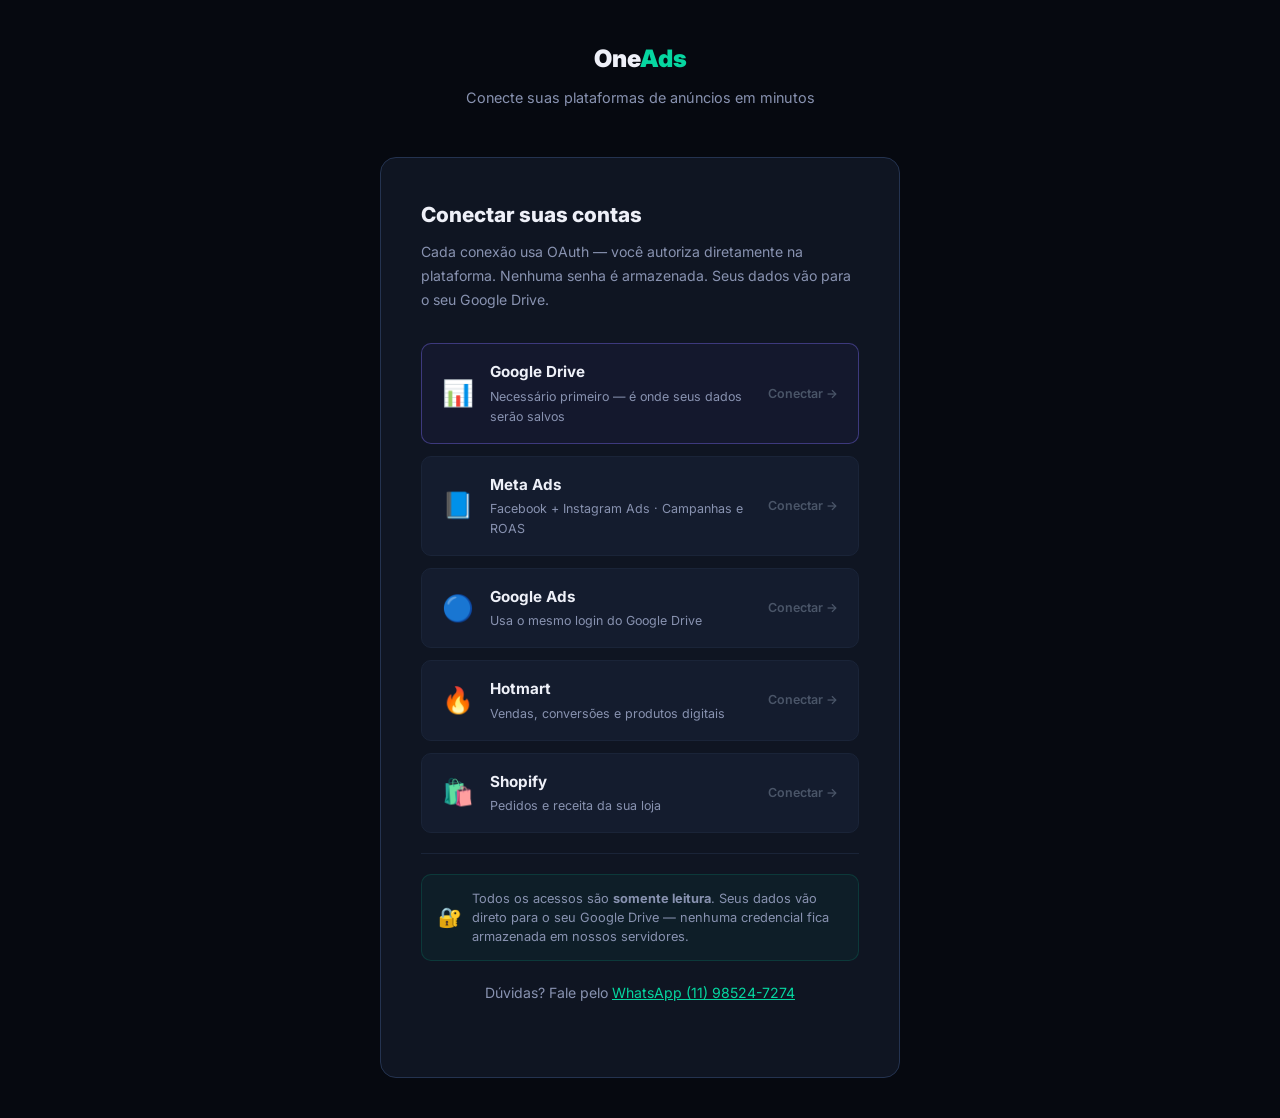
==== frontend/conectar.html @ 6a59e77a "OneAds v1" ====
<!DOCTYPE html>
<html lang="pt-BR">
<head>
<meta charset="UTF-8" />
<meta name="viewport" content="width=device-width, initial-scale=1.0" />
<title>OneAds — Conectar suas contas</title>
<link rel="preconnect" href="https://fonts.googleapis.com" />
<link href="https://fonts.googleapis.com/css2?family=Inter:wght@400;500;600;700;800;900&display=swap" rel="stylesheet" />
<style>
*,*::before,*::after{box-sizing:border-box;margin:0;padding:0}
:root{
  --bg:#060910;
  --surface:#0f1522;
  --surface2:#141c2e;
  --border:#1a2438;
  --border2:#243350;
  --accent:#7c6df5;
  --accent2:#06d6a0;
  --text:#eef0f8;
  --text2:#8892b0;
  --text3:#4a5568;
  --radius:16px;
  --radius-sm:10px;
}
body{font-family:'Inter',system-ui,sans-serif;background:var(--bg);color:var(--text);min-height:100vh;display:flex;flex-direction:column;align-items:center;justify-content:center;padding:40px 24px;line-height:1.6}
.logo{font-size:1.5rem;font-weight:900;margin-bottom:8px}
.logo span{color:var(--accent2)}
.subtitle{font-size:.9rem;color:var(--text2);margin-bottom:48px;text-align:center}

.connect-box{width:100%;max-width:520px;background:var(--surface);border:1px solid var(--border2);border-radius:var(--radius);padding:40px}
.connect-box h2{font-size:1.3rem;font-weight:800;margin-bottom:8px}
.connect-box p{font-size:.88rem;color:var(--text2);margin-bottom:32px;line-height:1.7}

.platform-btn{width:100%;display:flex;align-items:center;gap:16px;padding:16px 20px;border-radius:var(--radius-sm);background:var(--surface2);border:1px solid var(--border);cursor:pointer;transition:all .2s;margin-bottom:12px;text-align:left}
.platform-btn:hover{border-color:var(--accent2);transform:translateX(4px)}
.platform-btn.connected{border-color:var(--accent2);background:rgba(6,214,160,.06)}
.platform-btn.connected .pb-status{color:var(--accent2)}
.pb-icon{font-size:1.6rem;flex-shrink:0}
.pb-info{flex:1}
.pb-name{font-size:.95rem;font-weight:700}
.pb-desc{font-size:.78rem;color:var(--text2);margin-top:2px}
.pb-status{font-size:.78rem;font-weight:600;color:var(--text3);flex-shrink:0}

/* Google Drive destaque */
.platform-btn.priority{border-color:rgba(124,109,245,.4);background:rgba(124,109,245,.05)}
.platform-btn.priority:hover{border-color:var(--accent)}

.note{font-size:.78rem;color:var(--text3);text-align:center;margin-top:24px;line-height:1.7}
.note a{color:var(--accent2);text-decoration:underline}

.shopify-form{display:none;margin-top:-4px;margin-bottom:12px;padding:14px 16px;background:var(--surface2);border:1px solid var(--border);border-radius:var(--radius-sm)}
.shopify-form label{font-size:.78rem;color:var(--text2);display:block;margin-bottom:6px;font-weight:600}
.shopify-form input{width:100%;background:var(--bg);border:1px solid var(--border2);border-radius:6px;padding:9px 12px;color:var(--text);font-size:.88rem;font-family:inherit;outline:none}
.shopify-form input:focus{border-color:var(--accent2)}
.shopify-form button{margin-top:10px;width:100%;padding:10px;background:linear-gradient(135deg,var(--accent),#5b4fdc);color:#fff;border:none;border-radius:6px;font-size:.88rem;font-weight:700;cursor:pointer;font-family:inherit}
.shopify-form button:hover{opacity:.9}

.divider{height:1px;background:var(--border);margin:20px 0}

.security-note{display:flex;align-items:center;gap:10px;padding:14px 16px;background:rgba(6,214,160,.05);border:1px solid rgba(6,214,160,.15);border-radius:var(--radius-sm);font-size:.8rem;color:var(--text2);line-height:1.5}
.security-icon{font-size:1.2rem;flex-shrink:0}

/* Toast */
.toast{position:fixed;top:24px;right:24px;z-index:9999;background:var(--accent2);color:#060910;padding:14px 22px;border-radius:10px;font-weight:700;font-size:.9rem;box-shadow:0 8px 32px rgba(6,214,160,.4);opacity:0;transition:opacity .3s;pointer-events:none}
.toast.show{opacity:1}
</style>
</head>
<body>

<div class="logo">One<span>Ads</span></div>
<p class="subtitle">Conecte suas plataformas de anúncios em minutos</p>

<div class="connect-box">
  <h2>Conectar suas contas</h2>
  <p>Cada conexão usa OAuth — você autoriza diretamente na plataforma. Nenhuma senha é armazenada. Seus dados vão para o seu Google Drive.</p>

  <!-- Google Drive (prioritário) -->
  <div class="platform-btn priority" id="btn-google" onclick="connect('google')">
    <span class="pb-icon">📊</span>
    <div class="pb-info">
      <div class="pb-name">Google Drive</div>
      <div class="pb-desc">Necessário primeiro — é onde seus dados serão salvos</div>
    </div>
    <span class="pb-status" id="status-google">Conectar →</span>
  </div>

  <!-- Meta Ads -->
  <div class="platform-btn" id="btn-meta" onclick="connect('meta')">
    <span class="pb-icon">📘</span>
    <div class="pb-info">
      <div class="pb-name">Meta Ads</div>
      <div class="pb-desc">Facebook + Instagram Ads · Campanhas e ROAS</div>
    </div>
    <span class="pb-status" id="status-meta">Conectar →</span>
  </div>

  <!-- Google Ads -->
  <div class="platform-btn" id="btn-google-ads" onclick="connect('google-ads')">
    <span class="pb-icon">🔵</span>
    <div class="pb-info">
      <div class="pb-name">Google Ads</div>
      <div class="pb-desc">Usa o mesmo login do Google Drive</div>
    </div>
    <span class="pb-status" id="status-google-ads">Conectar →</span>
  </div>

  <!-- Hotmart -->
  <div class="platform-btn" id="btn-hotmart" onclick="connect('hotmart')">
    <span class="pb-icon">🔥</span>
    <div class="pb-info">
      <div class="pb-name">Hotmart</div>
      <div class="pb-desc">Vendas, conversões e produtos digitais</div>
    </div>
    <span class="pb-status" id="status-hotmart">Conectar →</span>
  </div>

  <!-- Shopify -->
  <div class="platform-btn" id="btn-shopify" onclick="toggleShopifyForm()">
    <span class="pb-icon">🛍️</span>
    <div class="pb-info">
      <div class="pb-name">Shopify</div>
      <div class="pb-desc">Pedidos e receita da sua loja</div>
    </div>
    <span class="pb-status" id="status-shopify">Conectar →</span>
  </div>
  <div class="shopify-form" id="shopify-form">
    <label>Domínio da sua loja Shopify</label>
    <input type="text" id="shopify-domain" placeholder="minha-loja.myshopify.com" />
    <button onclick="connectShopify()">Conectar Shopify →</button>
  </div>

  <div class="divider"></div>

  <div class="security-note">
    <span class="security-icon">🔐</span>
    <span>Todos os acessos são <strong>somente leitura</strong>. Seus dados vão direto para o seu Google Drive — nenhuma credencial fica armazenada em nossos servidores.</span>
  </div>

  <p class="note" style="margin-top:20px">Dúvidas? Fale pelo <a href="https://wa.me/5511985247274" target="_blank">WhatsApp (11) 98524-7274</a></p>
</div>

<div class="toast" id="toast"></div>

<script>
const BACKEND = 'http://localhost:8000';

const platformNames = {
  google: 'Google Drive',
  meta: 'Meta Ads',
  hotmart: 'Hotmart',
  shopify: 'Shopify',
  tiktok: 'TikTok Ads',
};

function connect(platform) {
  if (platform === 'google-ads') {
    showToast('Google Ads usa o login do Google Drive. Conecte o Google Drive primeiro.');
    return;
  }
  window.location.href = `${BACKEND}/auth/${platform}/connect`;
}

function toggleShopifyForm() {
  const form = document.getElementById('shopify-form');
  form.style.display = form.style.display === 'block' ? 'none' : 'block';
  if (form.style.display === 'block') document.getElementById('shopify-domain').focus();
}

function connectShopify() {
  const domain = document.getElementById('shopify-domain').value.trim();
  if (!domain) { showToast('Digite o domínio da sua loja.'); return; }
  const shop = domain.includes('.myshopify.com') ? domain : domain + '.myshopify.com';
  window.location.href = `${BACKEND}/auth/shopify/connect?shop=${shop}`;
}

function showToast(msg) {
  const t = document.getElementById('toast');
  t.textContent = msg;
  t.classList.add('show');
  setTimeout(() => t.classList.remove('show'), 4000);
}

// Verifica parâmetro ?connected=
const params = new URLSearchParams(window.location.search);
const connected = params.get('connected');
if (connected) {
  const name = platformNames[connected] || connected;
  showToast('✅ ' + name + ' conectado com sucesso!');
  const btn = document.getElementById('btn-' + connected);
  const status = document.getElementById('status-' + connected);
  if (btn) { btn.classList.add('connected'); }
  if (status) { status.textContent = '✅ Conectado'; }
  history.replaceState({}, '', '/conectar');
}

// Verifica status das conexões ao carregar
async function checkStatus() {
  try {
    const res = await fetch(`${BACKEND}/auth/status`);
    const data = await res.json();
    for (const [platform, info] of Object.entries(data)) {
      if (info.connected) {
        const btn = document.getElementById('btn-' + platform);
        const status = document.getElementById('status-' + platform);
        if (btn) btn.classList.add('connected');
        if (status) status.textContent = info.account_name ? '✅ ' + info.account_name : '✅ Conectado';
      }
    }
  } catch(e) {}
}
checkStatus();
</script>
</body>
</html>
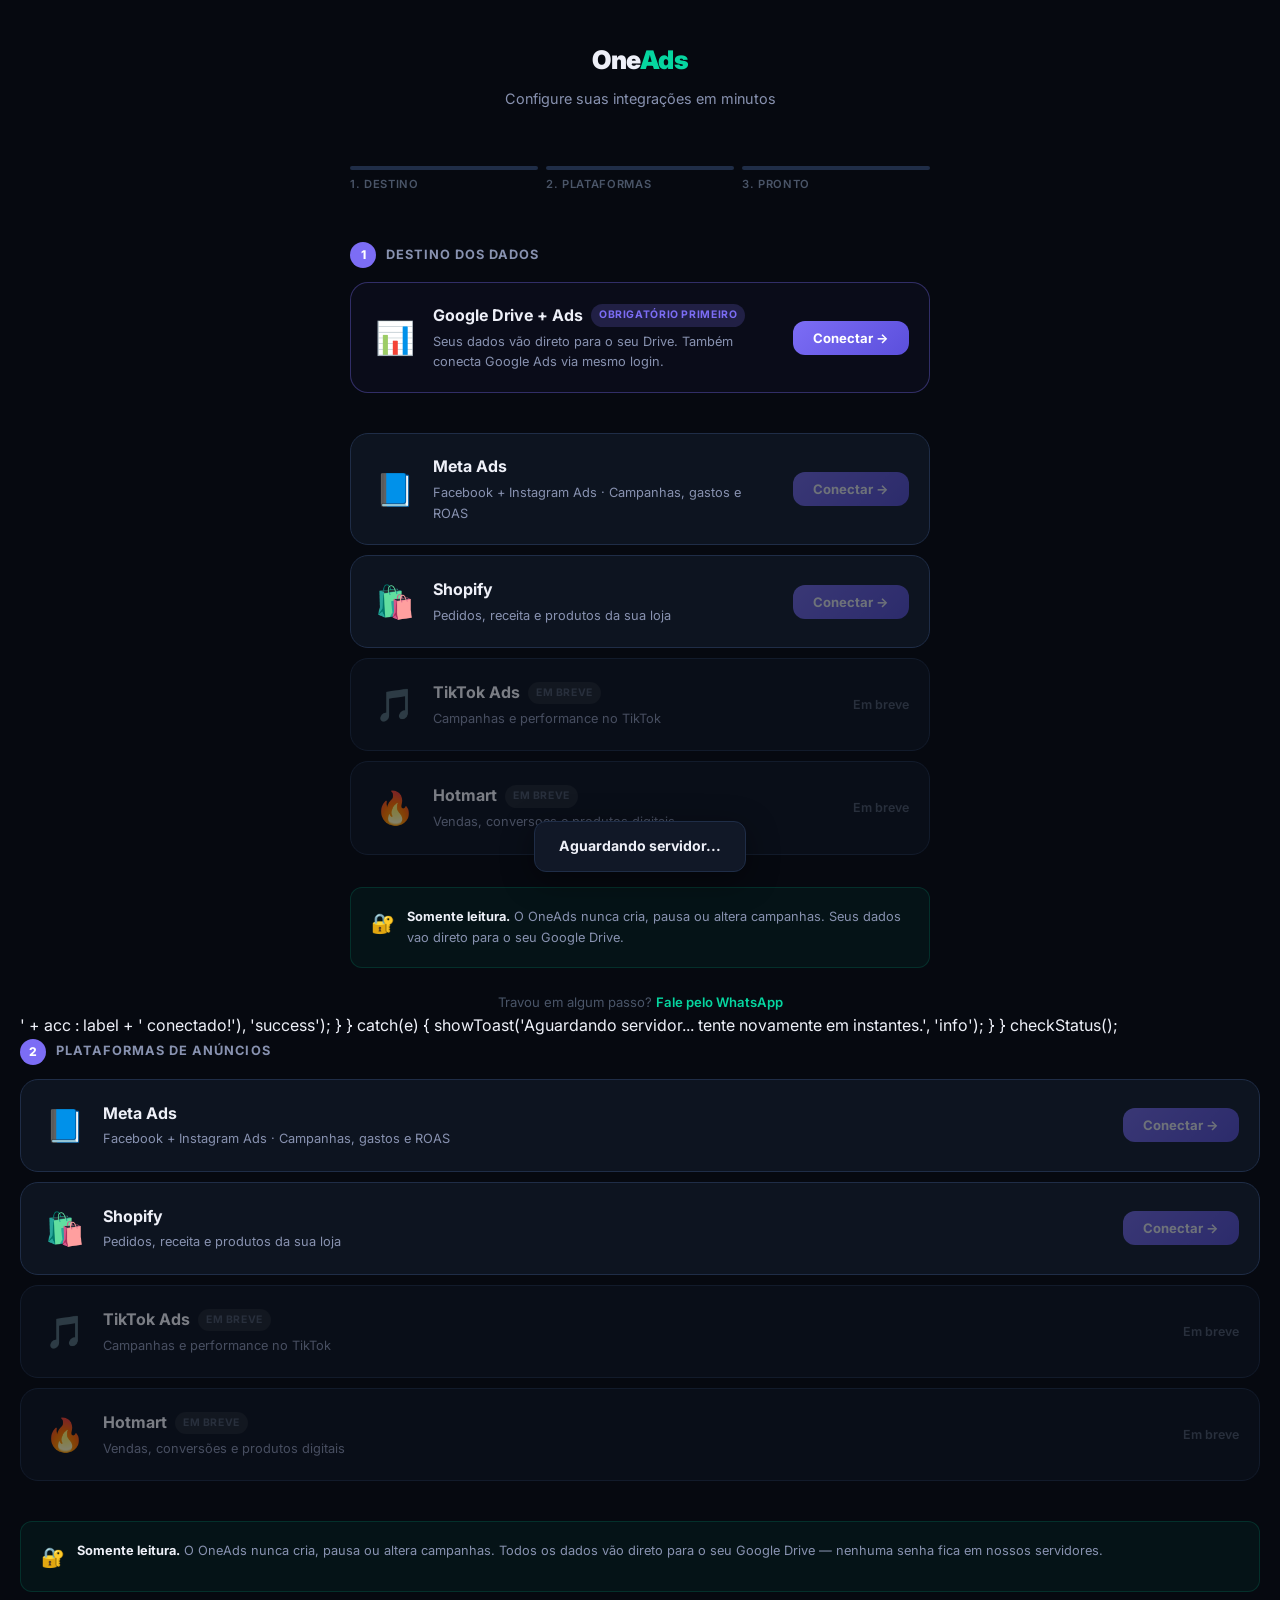
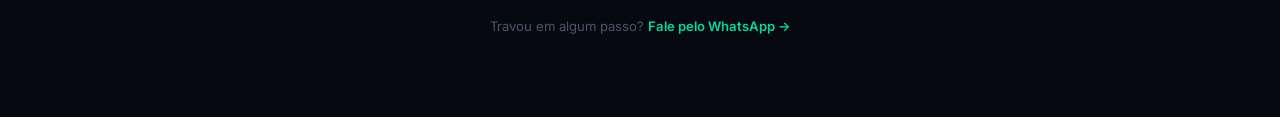
==== commit 840c25ff: "feat: conectar page redesign + fix oauth redirect urls" ====
--- a/frontend/conectar.html
+++ b/frontend/conectar.html
@@ -3,212 +3,865 @@
 <head>
 <meta charset="UTF-8" />
 <meta name="viewport" content="width=device-width, initial-scale=1.0" />
-<title>OneAds — Conectar suas contas</title>
+<title>OneAds — Conectar Plataformas</title>
 <link rel="preconnect" href="https://fonts.googleapis.com" />
 <link href="https://fonts.googleapis.com/css2?family=Inter:wght@400;500;600;700;800;900&display=swap" rel="stylesheet" />
 <style>
 *,*::before,*::after{box-sizing:border-box;margin:0;padding:0}
 :root{
   --bg:#060910;
-  --surface:#0f1522;
-  --surface2:#141c2e;
+  --surface:#0d1420;
+  --surface2:#111827;
   --border:#1a2438;
-  --border2:#243350;
+  --border2:#1f2d47;
   --accent:#7c6df5;
-  --accent2:#06d6a0;
+  --accent-glow:rgba(124,109,245,.15);
+  --green:#06d6a0;
+  --green-glow:rgba(6,214,160,.12);
+  --red:#ff6b6b;
   --text:#eef0f8;
   --text2:#8892b0;
   --text3:#4a5568;
-  --radius:16px;
-  --radius-sm:10px;
-}
-body{font-family:'Inter',system-ui,sans-serif;background:var(--bg);color:var(--text);min-height:100vh;display:flex;flex-direction:column;align-items:center;justify-content:center;padding:40px 24px;line-height:1.6}
-.logo{font-size:1.5rem;font-weight:900;margin-bottom:8px}
-.logo span{color:var(--accent2)}
-.subtitle{font-size:.9rem;color:var(--text2);margin-bottom:48px;text-align:center}
-
-.connect-box{width:100%;max-width:520px;background:var(--surface);border:1px solid var(--border2);border-radius:var(--radius);padding:40px}
-.connect-box h2{font-size:1.3rem;font-weight:800;margin-bottom:8px}
-.connect-box p{font-size:.88rem;color:var(--text2);margin-bottom:32px;line-height:1.7}
-
-.platform-btn{width:100%;display:flex;align-items:center;gap:16px;padding:16px 20px;border-radius:var(--radius-sm);background:var(--surface2);border:1px solid var(--border);cursor:pointer;transition:all .2s;margin-bottom:12px;text-align:left}
-.platform-btn:hover{border-color:var(--accent2);transform:translateX(4px)}
-.platform-btn.connected{border-color:var(--accent2);background:rgba(6,214,160,.06)}
-.platform-btn.connected .pb-status{color:var(--accent2)}
-.pb-icon{font-size:1.6rem;flex-shrink:0}
-.pb-info{flex:1}
-.pb-name{font-size:.95rem;font-weight:700}
-.pb-desc{font-size:.78rem;color:var(--text2);margin-top:2px}
-.pb-status{font-size:.78rem;font-weight:600;color:var(--text3);flex-shrink:0}
-
-/* Google Drive destaque */
-.platform-btn.priority{border-color:rgba(124,109,245,.4);background:rgba(124,109,245,.05)}
-.platform-btn.priority:hover{border-color:var(--accent)}
-
-.note{font-size:.78rem;color:var(--text3);text-align:center;margin-top:24px;line-height:1.7}
-.note a{color:var(--accent2);text-decoration:underline}
-
-.shopify-form{display:none;margin-top:-4px;margin-bottom:12px;padding:14px 16px;background:var(--surface2);border:1px solid var(--border);border-radius:var(--radius-sm)}
-.shopify-form label{font-size:.78rem;color:var(--text2);display:block;margin-bottom:6px;font-weight:600}
-.shopify-form input{width:100%;background:var(--bg);border:1px solid var(--border2);border-radius:6px;padding:9px 12px;color:var(--text);font-size:.88rem;font-family:inherit;outline:none}
-.shopify-form input:focus{border-color:var(--accent2)}
-.shopify-form button{margin-top:10px;width:100%;padding:10px;background:linear-gradient(135deg,var(--accent),#5b4fdc);color:#fff;border:none;border-radius:6px;font-size:.88rem;font-weight:700;cursor:pointer;font-family:inherit}
-.shopify-form button:hover{opacity:.9}
-
-.divider{height:1px;background:var(--border);margin:20px 0}
-
-.security-note{display:flex;align-items:center;gap:10px;padding:14px 16px;background:rgba(6,214,160,.05);border:1px solid rgba(6,214,160,.15);border-radius:var(--radius-sm);font-size:.8rem;color:var(--text2);line-height:1.5}
-.security-icon{font-size:1.2rem;flex-shrink:0}
-
-/* Toast */
-.toast{position:fixed;top:24px;right:24px;z-index:9999;background:var(--accent2);color:#060910;padding:14px 22px;border-radius:10px;font-weight:700;font-size:.9rem;box-shadow:0 8px 32px rgba(6,214,160,.4);opacity:0;transition:opacity .3s;pointer-events:none}
-.toast.show{opacity:1}
+  --radius:18px;
+  --radius-sm:12px;
+}
+body{
+  font-family:'Inter',system-ui,sans-serif;
+  background:var(--bg);
+  color:var(--text);
+  min-height:100vh;
+  padding:40px 20px 80px;
+  line-height:1.6;
+}
+
+/* ── Header ── */
+.header{
+  text-align:center;
+  margin-bottom:56px;
+}
+.logo{
+  font-size:1.6rem;
+  font-weight:900;
+  letter-spacing:-0.5px;
+  margin-bottom:6px;
+}
+.logo span{color:var(--green)}
+.header-sub{
+  font-size:.9rem;
+  color:var(--text2);
+}
+
+/* ── Layout ── */
+.container{
+  max-width:580px;
+  margin:0 auto;
+}
+
+/* ── Step label ── */
+.step-label{
+  display:flex;
+  align-items:center;
+  gap:10px;
+  margin-bottom:14px;
+}
+.step-num{
+  width:26px;height:26px;
+  border-radius:50%;
+  background:var(--accent);
+  color:#fff;
+  font-size:.75rem;
+  font-weight:800;
+  display:flex;align-items:center;justify-content:center;
+  flex-shrink:0;
+}
+.step-title{
+  font-size:.8rem;
+  font-weight:700;
+  color:var(--text2);
+  text-transform:uppercase;
+  letter-spacing:.08em;
+}
+
+/* ── Card ── */
+.card{
+  background:var(--surface);
+  border:1px solid var(--border2);
+  border-radius:var(--radius);
+  padding:20px;
+  margin-bottom:10px;
+  transition:border-color .2s,background .2s;
+}
+.card.required{
+  border-color:rgba(124,109,245,.35);
+  background:rgba(124,109,245,.04);
+}
+.card.connected{
+  border-color:rgba(6,214,160,.4);
+  background:var(--green-glow);
+}
+.card.soon{
+  opacity:.5;
+  pointer-events:none;
+}
+
+/* ── Card inner ── */
+.card-main{
+  display:flex;
+  align-items:center;
+  gap:14px;
+}
+.card-icon{
+  font-size:2rem;
+  flex-shrink:0;
+  width:48px;
+  text-align:center;
+}
+.card-body{
+  flex:1;
+  min-width:0;
+}
+.card-name{
+  font-size:1rem;
+  font-weight:700;
+  display:flex;
+  align-items:center;
+  gap:8px;
+  flex-wrap:wrap;
+}
+.badge{
+  font-size:.65rem;
+  font-weight:700;
+  padding:3px 8px;
+  border-radius:20px;
+  text-transform:uppercase;
+  letter-spacing:.06em;
+}
+.badge-required{background:rgba(124,109,245,.2);color:var(--accent)}
+.badge-soon{background:rgba(255,255,255,.07);color:var(--text3)}
+.card-desc{
+  font-size:.8rem;
+  color:var(--text2);
+  margin-top:3px;
+}
+.card-account{
+  font-size:.8rem;
+  color:var(--green);
+  font-weight:600;
+  margin-top:3px;
+  display:none;
+}
+.card-account.show{display:block}
+
+/* ── Buttons ── */
+.card-actions{
+  display:flex;
+  align-items:center;
+  gap:8px;
+  flex-shrink:0;
+}
+.btn-connect{
+  padding:9px 20px;
+  background:linear-gradient(135deg,var(--accent),#5b4fdc);
+  color:#fff;
+  border:none;
+  border-radius:var(--radius-sm);
+  font-size:.82rem;
+  font-weight:700;
+  cursor:pointer;
+  font-family:inherit;
+  transition:opacity .2s,transform .1s;
+  white-space:nowrap;
+}
+.btn-connect:hover{opacity:.85;transform:translateY(-1px)}
+.btn-connect:active{transform:translateY(0)}
+.btn-connect:disabled{opacity:.4;cursor:not-allowed;transform:none}
+
+.btn-disconnect{
+  padding:7px 14px;
+  background:transparent;
+  color:var(--text3);
+  border:1px solid var(--border2);
+  border-radius:var(--radius-sm);
+  font-size:.75rem;
+  font-weight:600;
+  cursor:pointer;
+  font-family:inherit;
+  transition:border-color .2s,color .2s;
+  white-space:nowrap;
+}
+.btn-disconnect:hover{border-color:var(--red);color:var(--red)}
+
+.btn-label-soon{
+  font-size:.78rem;
+  color:var(--text3);
+  font-weight:600;
+}
+
+/* Checkmark */
+.check-icon{
+  font-size:1.3rem;
+  display:none;
+}
+.connected .check-icon{display:inline}
+
+/* ── Shopify domain form ── */
+.shopify-expand{
+  display:none;
+  margin-top:16px;
+  padding-top:16px;
+  border-top:1px solid var(--border);
+}
+.shopify-expand label{
+  font-size:.78rem;
+  color:var(--text2);
+  font-weight:600;
+  display:block;
+  margin-bottom:6px;
+}
+.shopify-row{
+  display:flex;
+  gap:8px;
+}
+.shopify-expand input{
+  flex:1;
+  background:var(--bg);
+  border:1px solid var(--border2);
+  border-radius:8px;
+  padding:9px 12px;
+  color:var(--text);
+  font-size:.85rem;
+  font-family:inherit;
+  outline:none;
+  transition:border-color .2s;
+}
+.shopify-expand input:focus{border-color:var(--accent)}
+.shopify-expand input::placeholder{color:var(--text3)}
+.shopify-expand .btn-connect{padding:9px 16px;font-size:.8rem}
+
+/* ── Divider ── */
+.section-gap{margin-bottom:40px}
+
+/* ── Footer ── */
+.footer-box{
+  margin-top:40px;
+  padding:18px 20px;
+  background:rgba(6,214,160,.05);
+  border:1px solid rgba(6,214,160,.15);
+  border-radius:var(--radius-sm);
+  display:flex;
+  gap:12px;
+  align-items:flex-start;
+}
+.footer-icon{font-size:1.2rem;flex-shrink:0;margin-top:2px}
+.footer-text{font-size:.8rem;color:var(--text2);line-height:1.7}
+.footer-text strong{color:var(--text)}
+
+.wa-link{
+  display:block;
+  text-align:center;
+  margin-top:24px;
+  font-size:.82rem;
+  color:var(--text3);
+}
+.wa-link a{color:var(--green);text-decoration:none;font-weight:600}
+.wa-link a:hover{text-decoration:underline}
+
+/* ── Progress bar ── */
+.progress-bar{
+  display:flex;
+  gap:8px;
+  margin-bottom:48px;
+}
+.progress-step{
+  flex:1;
+  display:flex;
+  flex-direction:column;
+  gap:6px;
+}
+.progress-track{
+  height:4px;
+  background:var(--border2);
+  border-radius:2px;
+  overflow:hidden;
+}
+.progress-fill{
+  height:100%;
+  background:linear-gradient(90deg,var(--accent),var(--green));
+  border-radius:2px;
+  width:0;
+  transition:width .5s ease;
+}
+.progress-label{
+  font-size:.7rem;
+  color:var(--text3);
+  font-weight:600;
+  text-transform:uppercase;
+  letter-spacing:.06em;
+}
+.progress-step.active .progress-label{color:var(--text2)}
+.progress-step.done .progress-fill{width:100%}
+.progress-step.active .progress-fill{width:50%}
+
+/* ── Toast ── */
+.toast{
+  position:fixed;
+  bottom:28px;
+  left:50%;
+  transform:translateX(-50%) translateY(20px);
+  z-index:9999;
+  padding:13px 24px;
+  border-radius:12px;
+  font-weight:700;
+  font-size:.88rem;
+  opacity:0;
+  pointer-events:none;
+  transition:opacity .3s,transform .3s;
+  white-space:nowrap;
+  max-width:90vw;
+}
+.toast.success{
+  background:var(--green);
+  color:#060910;
+  box-shadow:0 8px 32px rgba(6,214,160,.35);
+}
+.toast.info{
+  background:var(--surface2);
+  color:var(--text);
+  border:1px solid var(--border2);
+  box-shadow:0 8px 32px rgba(0,0,0,.4);
+}
+.toast.show{opacity:1;transform:translateX(-50%) translateY(0)}
+
+/* ── Responsive ── */
+@media(max-width:480px){
+  .card-actions{flex-direction:column;align-items:stretch}
+  .btn-connect,.btn-disconnect{width:100%;text-align:center}
+  .shopify-row{flex-direction:column}
+}
 </style>
 </head>
 <body>
 
-<div class="logo">One<span>Ads</span></div>
-<p class="subtitle">Conecte suas plataformas de anúncios em minutos</p>
-
-<div class="connect-box">
-  <h2>Conectar suas contas</h2>
-  <p>Cada conexão usa OAuth — você autoriza diretamente na plataforma. Nenhuma senha é armazenada. Seus dados vão para o seu Google Drive.</p>
-
-  <!-- Google Drive (prioritário) -->
-  <div class="platform-btn priority" id="btn-google" onclick="connect('google')">
-    <span class="pb-icon">📊</span>
-    <div class="pb-info">
-      <div class="pb-name">Google Drive</div>
-      <div class="pb-desc">Necessário primeiro — é onde seus dados serão salvos</div>
-    </div>
-    <span class="pb-status" id="status-google">Conectar →</span>
-  </div>
-
+<div class="header">
+  <div class="logo">One<span>Ads</span></div>
+  <p class="header-sub">Configure suas integrações em minutos</p>
+</div>
+
+<div class="container">
+
+  <!-- Progress -->
+  <div class="progress-bar">
+    <div class="progress-step" id="prog-step-1">
+      <div class="progress-track"><div class="progress-fill"></div></div>
+      <div class="progress-label">1. Destino</div>
+    </div>
+    <div class="progress-step" id="prog-step-2">
+      <div class="progress-track"><div class="progress-fill"></div></div>
+      <div class="progress-label">2. Plataformas</div>
+    </div>
+    <div class="progress-step" id="prog-step-3">
+      <div class="progress-track"><div class="progress-fill"></div></div>
+      <div class="progress-label">3. Pronto</div>
+    </div>
+  </div>
+
+  <!-- ─── ETAPA 1: DESTINO DOS DADOS ─── -->
+  <div class="step-label">
+    <div class="step-num">1</div>
+    <div class="step-title">Destino dos dados</div>
+  </div>
+
+  <!-- Google Drive -->
+  <div class="card required" id="card-google">
+    <div class="card-main">
+      <div class="card-icon">📊</div>
+      <div class="card-body">
+        <div class="card-name">
+          Google Drive + Ads
+          <span class="badge badge-required">Obrigatório primeiro</span>
+        </div>
+        <div class="card-desc">Seus dados vão direto para o seu Drive. Também conecta Google Ads via mesmo login.</div>
+        <div class="card-account" id="account-google"></div>
+      </div>
+      <div class="card-actions">
+        <span class="check-icon">✅</span>
+        <button class="btn-connect" id="btn-google" onclick="connect('google')">Conectar →</button>
+        <button class="btn-disconnect" id="disc-google" style="display:none" onclick="disconnect('google')">Desconectar</button>
+      </div>
+    </div>
+  </div>
+
+  <div class="section-gap"></div>
+
+  <!-- ─── ETAPA 2: PLATAFORMAS DE ANÚNCIOS ─── -->
   <!-- Meta Ads -->
-  <div class="platform-btn" id="btn-meta" onclick="connect('meta')">
-    <span class="pb-icon">📘</span>
-    <div class="pb-info">
-      <div class="pb-name">Meta Ads</div>
-      <div class="pb-desc">Facebook + Instagram Ads · Campanhas e ROAS</div>
-    </div>
-    <span class="pb-status" id="status-meta">Conectar →</span>
-  </div>
-
-  <!-- Google Ads -->
-  <div class="platform-btn" id="btn-google-ads" onclick="connect('google-ads')">
-    <span class="pb-icon">🔵</span>
-    <div class="pb-info">
-      <div class="pb-name">Google Ads</div>
-      <div class="pb-desc">Usa o mesmo login do Google Drive</div>
-    </div>
-    <span class="pb-status" id="status-google-ads">Conectar →</span>
-  </div>
-
-  <!-- Hotmart -->
-  <div class="platform-btn" id="btn-hotmart" onclick="connect('hotmart')">
-    <span class="pb-icon">🔥</span>
-    <div class="pb-info">
-      <div class="pb-name">Hotmart</div>
-      <div class="pb-desc">Vendas, conversões e produtos digitais</div>
-    </div>
-    <span class="pb-status" id="status-hotmart">Conectar →</span>
+  <div class="card" id="card-meta">
+    <div class="card-main">
+      <div class="card-icon">📘</div>
+      <div class="card-body">
+        <div class="card-name">Meta Ads</div>
+        <div class="card-desc">Facebook + Instagram Ads &middot; Campanhas, gastos e ROAS</div>
+        <div class="card-account" id="account-meta"></div>
+      </div>
+      <div class="card-actions">
+        <span class="check-icon">&#x2705;</span>
+        <button class="btn-connect" id="btn-meta" onclick="connect('meta')" disabled>Conectar &rarr;</button>
+        <button class="btn-disconnect" id="disc-meta" style="display:none" onclick="disconnect('meta')">Desconectar</button>
+      </div>
+    </div>
   </div>
 
   <!-- Shopify -->
-  <div class="platform-btn" id="btn-shopify" onclick="toggleShopifyForm()">
-    <span class="pb-icon">🛍️</span>
-    <div class="pb-info">
-      <div class="pb-name">Shopify</div>
-      <div class="pb-desc">Pedidos e receita da sua loja</div>
-    </div>
-    <span class="pb-status" id="status-shopify">Conectar →</span>
-  </div>
-  <div class="shopify-form" id="shopify-form">
-    <label>Domínio da sua loja Shopify</label>
-    <input type="text" id="shopify-domain" placeholder="minha-loja.myshopify.com" />
-    <button onclick="connectShopify()">Conectar Shopify →</button>
-  </div>
-
-  <div class="divider"></div>
-
-  <div class="security-note">
-    <span class="security-icon">🔐</span>
-    <span>Todos os acessos são <strong>somente leitura</strong>. Seus dados vão direto para o seu Google Drive — nenhuma credencial fica armazenada em nossos servidores.</span>
-  </div>
-
-  <p class="note" style="margin-top:20px">Dúvidas? Fale pelo <a href="https://wa.me/5511985247274" target="_blank">WhatsApp (11) 98524-7274</a></p>
+  <div class="card" id="card-shopify">
+    <div class="card-main">
+      <div class="card-icon">&#x1F6CD;&#xFE0F;</div>
+      <div class="card-body">
+        <div class="card-name">Shopify</div>
+        <div class="card-desc">Pedidos, receita e produtos da sua loja</div>
+        <div class="card-account" id="account-shopify"></div>
+      </div>
+      <div class="card-actions">
+        <span class="check-icon">&#x2705;</span>
+        <button class="btn-connect" id="btn-shopify" onclick="toggleShopify()" disabled>Conectar &rarr;</button>
+        <button class="btn-disconnect" id="disc-shopify" style="display:none" onclick="disconnect('shopify')">Desconectar</button>
+      </div>
+    </div>
+    <div class="shopify-expand" id="shopify-expand">
+      <label>Dominio da sua loja</label>
+      <div class="shopify-row">
+        <input type="text" id="shopify-domain" placeholder="minha-loja.myshopify.com" />
+        <button class="btn-connect" onclick="connectShopify()">Ir</button>
+      </div>
+    </div>
+  </div>
+
+  <!-- TikTok (em breve) -->
+  <div class="card soon">
+    <div class="card-main">
+      <div class="card-icon">&#x1F3B5;</div>
+      <div class="card-body">
+        <div class="card-name">TikTok Ads <span class="badge badge-soon">Em breve</span></div>
+        <div class="card-desc">Campanhas e performance no TikTok</div>
+      </div>
+      <div class="card-actions"><span class="btn-label-soon">Em breve</span></div>
+    </div>
+  </div>
+
+  <!-- Hotmart (em breve) -->
+  <div class="card soon">
+    <div class="card-main">
+      <div class="card-icon">&#x1F525;</div>
+      <div class="card-body">
+        <div class="card-name">Hotmart <span class="badge badge-soon">Em breve</span></div>
+        <div class="card-desc">Vendas, conversoes e produtos digitais</div>
+      </div>
+      <div class="card-actions"><span class="btn-label-soon">Em breve</span></div>
+    </div>
+  </div>
+
+  <div class="footer-box" style="margin-top:32px">
+    <span class="footer-icon">&#x1F510;</span>
+    <div class="footer-text"><strong>Somente leitura.</strong> O OneAds nunca cria, pausa ou altera campanhas. Seus dados vao direto para o seu Google Drive.</div>
+  </div>
+
+  <p class="wa-link">Travou em algum passo? <a href="https://wa.me/5511985247274" target="_blank">Fale pelo WhatsApp</a></p>
+
 </div>
 
 <div class="toast" id="toast"></div>
 
 <script>
-const BACKEND = 'http://localhost:8000';
-
-const platformNames = {
-  google: 'Google Drive',
-  meta: 'Meta Ads',
-  hotmart: 'Hotmart',
-  shopify: 'Shopify',
-  tiktok: 'TikTok Ads',
-};
+var BACKEND = '';
+var connectedPlatforms = new Set();
 
 function connect(platform) {
-  if (platform === 'google-ads') {
-    showToast('Google Ads usa o login do Google Drive. Conecte o Google Drive primeiro.');
-    return;
+  window.location.href = BACKEND + '/auth/' + platform + '/connect';
+}
+
+function toggleShopify() {
+  var exp = document.getElementById('shopify-expand');
+  var open = exp.style.display === 'block';
+  exp.style.display = open ? 'none' : 'block';
+  if (!open) document.getElementById('shopify-domain').focus();
+}
+
+function connectShopify() {
+  var domain = document.getElementById('shopify-domain').value.trim();
+  if (!domain) { showToast('Digite o dominio da loja.', 'info'); return; }
+  if (!domain.includes('.myshopify.com')) domain += '.myshopify.com';
+  window.location.href = BACKEND + '/auth/shopify/connect?shop=' + domain;
+}
+
+async function disconnect(platform) {
+  try {
+    await fetch(BACKEND + '/auth/' + platform + '/disconnect', { method: 'DELETE' });
+    setDisconnected(platform);
+    connectedPlatforms.delete(platform);
+    updateProgress();
+    updatePlatformLock();
+    showToast(platformLabel(platform) + ' desconectado.', 'info');
+  } catch(e) {
+    showToast('Erro ao desconectar.', 'info');
   }
-  window.location.href = `${BACKEND}/auth/${platform}/connect`;
-}
-
-function toggleShopifyForm() {
-  const form = document.getElementById('shopify-form');
-  form.style.display = form.style.display === 'block' ? 'none' : 'block';
-  if (form.style.display === 'block') document.getElementById('shopify-domain').focus();
-}
-
-function connectShopify() {
-  const domain = document.getElementById('shopify-domain').value.trim();
-  if (!domain) { showToast('Digite o domínio da sua loja.'); return; }
-  const shop = domain.includes('.myshopify.com') ? domain : domain + '.myshopify.com';
-  window.location.href = `${BACKEND}/auth/shopify/connect?shop=${shop}`;
-}
-
-function showToast(msg) {
-  const t = document.getElementById('toast');
-  t.textContent = msg;
-  t.classList.add('show');
-  setTimeout(() => t.classList.remove('show'), 4000);
-}
-
-// Verifica parâmetro ?connected=
-const params = new URLSearchParams(window.location.search);
-const connected = params.get('connected');
-if (connected) {
-  const name = platformNames[connected] || connected;
-  showToast('✅ ' + name + ' conectado com sucesso!');
-  const btn = document.getElementById('btn-' + connected);
-  const status = document.getElementById('status-' + connected);
-  if (btn) { btn.classList.add('connected'); }
-  if (status) { status.textContent = '✅ Conectado'; }
-  history.replaceState({}, '', '/conectar');
-}
-
-// Verifica status das conexões ao carregar
+}
+
+var PLATFORM_LABELS = { google:'Google Drive + Ads', meta:'Meta Ads', shopify:'Shopify', tiktok:'TikTok Ads', hotmart:'Hotmart' };
+function platformLabel(p) { return PLATFORM_LABELS[p] || p; }
+
+function setConnected(platform, accountName) {
+  var card = document.getElementById('card-' + platform);
+  var btn  = document.getElementById('btn-' + platform);
+  var disc = document.getElementById('disc-' + platform);
+  var acc  = document.getElementById('account-' + platform);
+  if (!card) return;
+  card.classList.add('connected'); card.classList.remove('required');
+  if (btn)  btn.style.display = 'none';
+  if (disc) disc.style.display = '';
+  if (acc && accountName) { acc.textContent = '&#10003; ' + accountName; acc.classList.add('show'); }
+  connectedPlatforms.add(platform);
+}
+
+function setDisconnected(platform) {
+  var card = document.getElementById('card-' + platform);
+  var btn  = document.getElementById('btn-' + platform);
+  var disc = document.getElementById('disc-' + platform);
+  var acc  = document.getElementById('account-' + platform);
+  if (!card) return;
+  card.classList.remove('connected');
+  if (platform === 'google') card.classList.add('required');
+  if (btn)  btn.style.display = '';
+  if (disc) disc.style.display = 'none';
+  if (acc)  { acc.textContent = ''; acc.classList.remove('show'); }
+  if (platform === 'shopify') { var exp = document.getElementById('shopify-expand'); if (exp) exp.style.display = 'none'; }
+}
+
+function updatePlatformLock() {
+  var googleOk = connectedPlatforms.has('google');
+  ['meta','shopify'].forEach(function(p) {
+    var btn = document.getElementById('btn-' + p);
+    var card = document.getElementById('card-' + p);
+    if (btn)  btn.disabled = !googleOk;
+    if (card) card.style.opacity = googleOk ? '1' : '.55';
+  });
+}
+
+function updateProgress() {
+  var googleOk = connectedPlatforms.has('google');
+  var hasAds   = connectedPlatforms.has('meta') || connectedPlatforms.has('shopify');
+  var allDone  = googleOk && hasAds;
+  setProgress('prog-step-1', googleOk ? 'done' : 'active');
+  setProgress('prog-step-2', allDone ? 'done' : (googleOk ? 'active' : ''));
+  setProgress('prog-step-3', allDone ? 'done' : '');
+}
+
+function setProgress(id, state) {
+  var el = document.getElementById(id);
+  if (!el) return;
+  el.classList.remove('done','active');
+  if (state) el.classList.add(state);
+}
+
+function showToast(msg, type) {
+  type = type || 'success';
+  var t = document.getElementById('toast');
+  t.textContent = msg; t.className = 'toast ' + type;
+  void t.offsetWidth; t.classList.add('show');
+  setTimeout(function(){ t.classList.remove('show'); }, 4000);
+}
+
+var params = new URLSearchParams(window.location.search);
+var justConnected = params.get('connected');
+if (justConnected) history.replaceState({}, '', '/conectar');
+
 async function checkStatus() {
   try {
-    const res = await fetch(`${BACKEND}/auth/status`);
-    const data = await res.json();
-    for (const [platform, info] of Object.entries(data)) {
-      if (info.connected) {
-        const btn = document.getElementById('btn-' + platform);
-        const status = document.getElementById('status-' + platform);
-        if (btn) btn.classList.add('connected');
-        if (status) status.textContent = info.account_name ? '✅ ' + info.account_name : '✅ Conectado';
-      }
+    var res  = await fetch(BACKEND + '/auth/status');
+    var data = await res.json();
+    for (var platform in data) {
+      if (data[platform].connected) setConnected(platform, data[platform].account_name || '');
     }
-  } catch(e) {}
-}
+    updatePlatformLock();
+    updateProgress();
+    if (justConnected && connectedPlatforms.has(justConnected)) {
+      var label = platformLabel(justConnected);
+      var acc   = data[justConnected] && data[justConnected].account_name;
+      showToast(label + (acc ? ' conectado como ' + acc : ' conectado!'), 'success');
+    }
+  } catch(e) {
+    showToast('Aguardando servidor...', 'info');
+  }
+}
+
 checkStatus();
 </script>
 </body>
 </html>
+ ' + acc : label + ' conectado!'), 'success');
+    }
+  } catch(e) {
+    showToast('Aguardando servidor... tente novamente em instantes.', 'info');
+  }
+}
+
+checkStatus();
+</script>
+</body>
+</html>
+  <div class="step-label">
+    <div class="step-num">2</div>
+    <div class="step-title">Plataformas de anúncios</div>
+  </div>
+
+  <!-- Meta Ads -->
+  <div class="card" id="card-meta">
+    <div class="card-main">
+      <div class="card-icon">📘</div>
+      <div class="card-body">
+        <div class="card-name">Meta Ads</div>
+        <div class="card-desc">Facebook + Instagram Ads · Campanhas, gastos e ROAS</div>
+        <div class="card-account" id="account-meta"></div>
+      </div>
+      <div class="card-actions">
+        <span class="check-icon">✅</span>
+        <button class="btn-connect" id="btn-meta" onclick="connect('meta')" disabled>Conectar →</button>
+        <button class="btn-disconnect" id="disc-meta" style="display:none" onclick="disconnect('meta')">Desconectar</button>
+      </div>
+    </div>
+  </div>
+
+  <!-- Shopify -->
+  <div class="card" id="card-shopify">
+    <div class="card-main">
+      <div class="card-icon">🛍️</div>
+      <div class="card-body">
+        <div class="card-name">Shopify</div>
+        <div class="card-desc">Pedidos, receita e produtos da sua loja</div>
+        <div class="card-account" id="account-shopify"></div>
+      </div>
+      <div class="card-actions">
+        <span class="check-icon">✅</span>
+        <button class="btn-connect" id="btn-shopify" onclick="toggleShopify()" disabled>Conectar →</button>
+        <button class="btn-disconnect" id="disc-shopify" style="display:none" onclick="disconnect('shopify')">Desconectar</button>
+      </div>
+    </div>
+    <!-- Shopify domain expand -->
+    <div class="shopify-expand" id="shopify-expand">
+      <label>Domínio da sua loja</label>
+      <div class="shopify-row">
+        <input type="text" id="shopify-domain" placeholder="minha-loja.myshopify.com" />
+        <button class="btn-connect" onclick="connectShopify()">Ir →</button>
+      </div>
+    </div>
+  </div>
+
+  <!-- TikTok Ads (em breve) -->
+  <div class="card soon" id="card-tiktok">
+    <div class="card-main">
+      <div class="card-icon">🎵</div>
+      <div class="card-body">
+        <div class="card-name">
+          TikTok Ads
+          <span class="badge badge-soon">Em breve</span>
+        </div>
+        <div class="card-desc">Campanhas e performance no TikTok</div>
+      </div>
+      <div class="card-actions">
+        <span class="btn-label-soon">Em breve</span>
+      </div>
+    </div>
+  </div>
+
+  <!-- Hotmart (em breve) -->
+  <div class="card soon" id="card-hotmart">
+    <div class="card-main">
+      <div class="card-icon">🔥</div>
+      <div class="card-body">
+        <div class="card-name">
+          Hotmart
+          <span class="badge badge-soon">Em breve</span>
+        </div>
+        <div class="card-desc">Vendas, conversões e produtos digitais</div>
+      </div>
+      <div class="card-actions">
+        <span class="btn-label-soon">Em breve</span>
+      </div>
+    </div>
+  </div>
+
+  <!-- ─── Footer ─── -->
+  <div class="footer-box">
+    <span class="footer-icon">🔐</span>
+    <div class="footer-text">
+      <strong>Somente leitura.</strong> O OneAds nunca cria, pausa ou altera campanhas. Todos os dados vão direto para o seu Google Drive — nenhuma senha fica em nossos servidores.
+    </div>
+  </div>
+
+  <p class="wa-link">Travou em algum passo? <a href="https://wa.me/5511985247274" target="_blank">Fale pelo WhatsApp →</a></p>
+
+</div>
+
+<div class="toast" id="toast"></div>
+
+<script>
+// URL base relativa — funciona local e em produção sem alterar código
+const BACKEND = '';
+
+// ─── Estado ───────────────────────────────────────
+const connectedPlatforms = new Set();
+
+// ─── Conectar ─────────────────────────────────────
+function connect(platform) {
+  window.location.href = `${BACKEND}/auth/${platform}/connect`;
+}
+
+function toggleShopify() {
+  const exp = document.getElementById('shopify-expand');
+  const open = exp.style.display === 'block';
+  exp.style.display = open ? 'none' : 'block';
+  if (!open) document.getElementById('shopify-domain').focus();
+}
+
+function connectShopify() {
+  let domain = document.getElementById('shopify-domain').value.trim();
+  if (!domain) { showToast('Digite o domínio da loja.', 'info'); return; }
+  if (!domain.includes('.myshopify.com')) domain += '.myshopify.com';
+  window.location.href = `${BACKEND}/auth/shopify/connect?shop=${domain}`;
+}
+
+// ─── Desconectar ──────────────────────────────────
+async function disconnect(platform) {
+  try {
+    await fetch(`${BACKEND}/auth/${platform}/disconnect`, { method: 'DELETE' });
+    setDisconnected(platform);
+    connectedPlatforms.delete(platform);
+    updateProgress();
+    updatePlatformLock();
+    showToast(`${platformLabel(platform)} desconectado.`, 'info');
+  } catch(e) {
+    showToast('Erro ao desconectar. Tente novamente.', 'info');
+  }
+}
+
+// ─── UI helpers ───────────────────────────────────
+const PLATFORM_LABELS = {
+  google: 'Google Drive + Ads',
+  meta: 'Meta Ads',
+  shopify: 'Shopify',
+  tiktok: 'TikTok Ads',
+  hotmart: 'Hotmart',
+};
+function platformLabel(p) { return PLATFORM_LABELS[p] || p; }
+
+function setConnected(platform, accountName) {
+  const card = document.getElementById(`card-${platform}`);
+  const btn  = document.getElementById(`btn-${platform}`);
+  const disc = document.getElementById(`disc-${platform}`);
+  const acc  = document.getElementById(`account-${platform}`);
+  if (!card) return;
+  card.classList.add('connected');
+  card.classList.remove('required');
+  if (btn)  { btn.style.display = 'none'; }
+  if (disc) { disc.style.display = 'inline-flex'; }
+  if (acc && accountName) {
+    acc.textContent = '✓ ' + accountName;
+    acc.classList.add('show');
+  }
+  connectedPlatforms.add(platform);
+}
+
+function setDisconnected(platform) {
+  const card = document.getElementById(`card-${platform}`);
+  const btn  = document.getElementById(`btn-${platform}`);
+  const disc = document.getElementById(`disc-${platform}`);
+  const acc  = document.getElementById(`account-${platform}`);
+  if (!card) return;
+  card.classList.remove('connected');
+  if (platform === 'google') card.classList.add('required');
+  if (btn)  { btn.style.display = ''; }
+  if (disc) { disc.style.display = 'none'; }
+  if (acc)  { acc.textContent = ''; acc.classList.remove('show'); }
+  // Fechar form shopify
+  if (platform === 'shopify') {
+    const exp = document.getElementById('shopify-expand');
+    if (exp) exp.style.display = 'none';
+  }
+}
+
+function updatePlatformLock() {
+  // Libera botões das plataformas se Google está conectado
+  const googleOk = connectedPlatforms.has('google');
+  ['meta','shopify'].forEach(p => {
+    const btn = document.getElementById(`btn-${p}`);
+    if (btn) btn.disabled = !googleOk;
+    const card = document.getElementById(`card-${p}`);
+    if (card) card.style.opacity = googleOk ? '1' : '.55';
+  });
+}
+
+function updateProgress() {
+  const googleOk = connectedPlatforms.has('google');
+  const hasAds   = connectedPlatforms.has('meta') || connectedPlatforms.has('shopify');
+  const allDone  = googleOk && hasAds;
+
+  setProgress('prog-step-1', googleOk ? 'done' : 'active');
+  setProgress('prog-step-2', allDone ? 'done' : (googleOk ? 'active' : ''));
+  setProgress('prog-step-3', allDone ? 'done' : '');
+}
+
+function setProgress(id, state) {
+  const el = document.getElementById(id);
+  if (!el) return;
+  el.classList.remove('done','active');
+  if (state) el.classList.add(state);
+}
+
+// ─── Toast ────────────────────────────────────────
+function showToast(msg, type = 'success') {
+  const t = document.getElementById('toast');
+  t.textContent = msg;
+  t.className = `toast ${type}`;
+  void t.offsetWidth; // reflow
+  t.classList.add('show');
+  setTimeout(() => t.classList.remove('show'), 4000);
+}
+
+// ─── Parâmetro ?connected= ────────────────────────
+const params = new URLSearchParams(window.location.search);
+const justConnected = params.get('connected');
+if (justConnected) {
+  history.replaceState({}, '', '/conectar');
+}
+
+// ─── Verifica status ao carregar ──────────────────
+async function checkStatus() {
+  try {
+    const res  = await fetch(`${BACKEND}/auth/status`);
+    const data = await res.json();
+
+    for (const [platform, info] of Object.entries(data)) {
+      if (info.connected) {
+        const name = info.account_name || '';
+        setConnected(platform, name);
+      }
+    }
+
+    updatePlatformLock();
+    updateProgress();
+
+    // Toast de sucesso para a conexão que acabou de ocorrer
+    if (justConnected && connectedPlatforms.has(justConnected)) {
+      const label = platformLabel(justConnected);
+      const acc   = data[justConnected]?.account_name;
+      showToast(`✅ ${label} conectado${acc ? ' como ' + acc : ''}!`, 'success');
+    }
+
+  } catch(e) {
+    // Backend offline ou cold start do Render — avisa
+    showToast('Aguardando servidor... tente novamente em alguns segundos.', 'info');
+  }
+}
+
+checkStatus();
+</script>
+</body>
+</html>
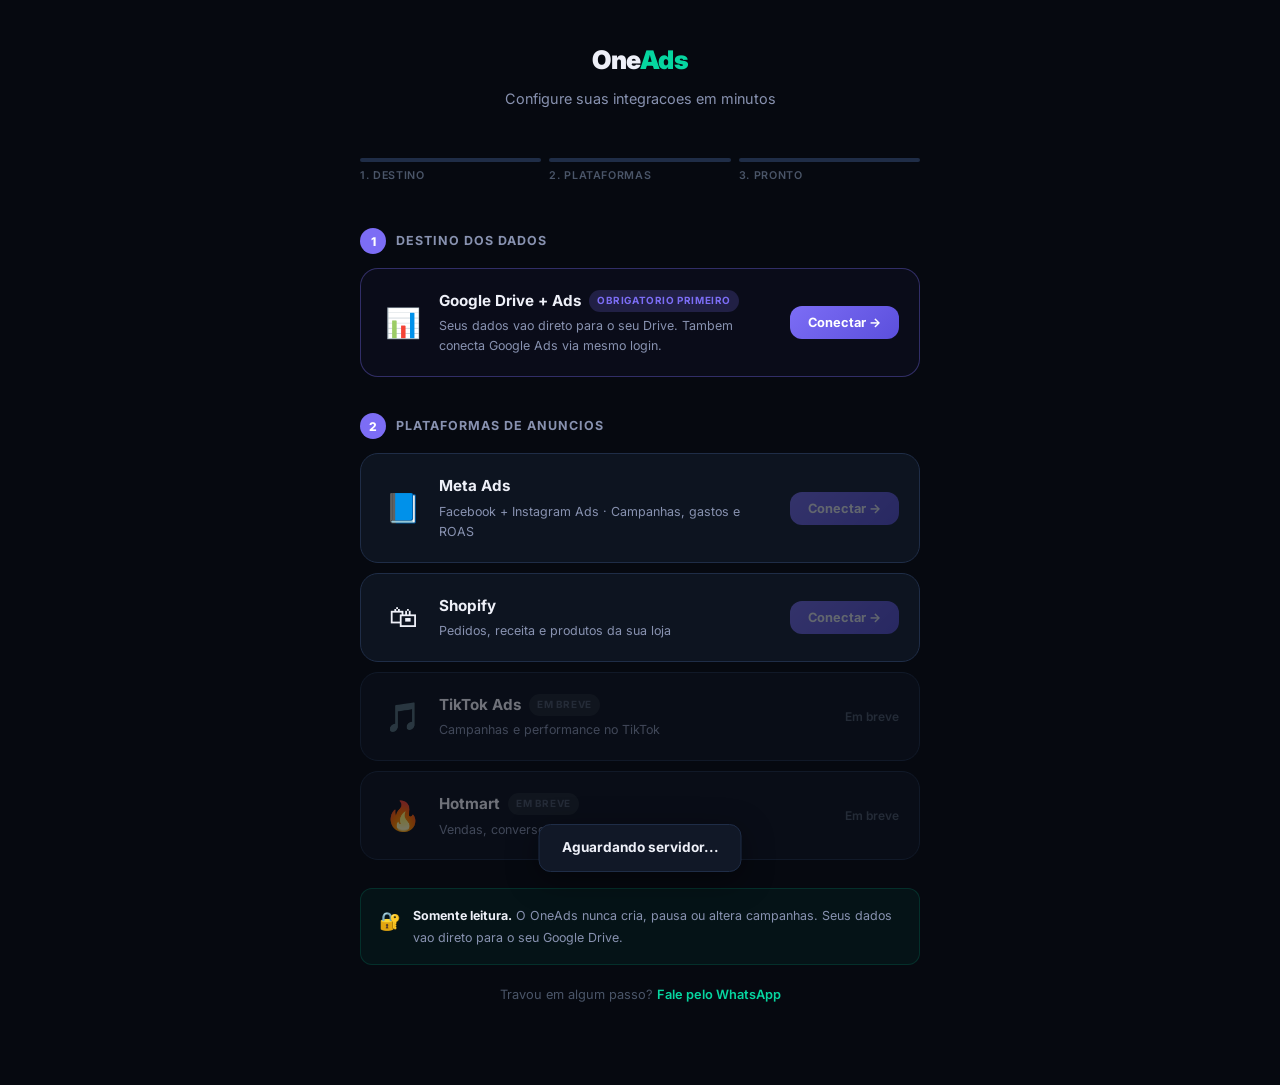
==== commit c5e01f9f: "fix: rewrite conectar.html sem duplicacao + scheduler + token refresh" ====
--- a/frontend/conectar.html
+++ b/frontend/conectar.html
@@ -3,389 +3,104 @@
 <head>
 <meta charset="UTF-8" />
 <meta name="viewport" content="width=device-width, initial-scale=1.0" />
-<title>OneAds — Conectar Plataformas</title>
+<title>OneAds - Conectar Plataformas</title>
 <link rel="preconnect" href="https://fonts.googleapis.com" />
 <link href="https://fonts.googleapis.com/css2?family=Inter:wght@400;500;600;700;800;900&display=swap" rel="stylesheet" />
 <style>
 *,*::before,*::after{box-sizing:border-box;margin:0;padding:0}
 :root{
-  --bg:#060910;
-  --surface:#0d1420;
-  --surface2:#111827;
-  --border:#1a2438;
-  --border2:#1f2d47;
-  --accent:#7c6df5;
-  --accent-glow:rgba(124,109,245,.15);
-  --green:#06d6a0;
-  --green-glow:rgba(6,214,160,.12);
-  --red:#ff6b6b;
-  --text:#eef0f8;
-  --text2:#8892b0;
-  --text3:#4a5568;
-  --radius:18px;
-  --radius-sm:12px;
-}
-body{
-  font-family:'Inter',system-ui,sans-serif;
-  background:var(--bg);
-  color:var(--text);
-  min-height:100vh;
-  padding:40px 20px 80px;
-  line-height:1.6;
-}
-
-/* ── Header ── */
-.header{
-  text-align:center;
-  margin-bottom:56px;
-}
-.logo{
-  font-size:1.6rem;
-  font-weight:900;
-  letter-spacing:-0.5px;
-  margin-bottom:6px;
-}
+  --bg:#060910;--surface:#0d1420;--surface2:#111827;
+  --border:#1a2438;--border2:#1f2d47;
+  --accent:#7c6df5;--green:#06d6a0;--green-glow:rgba(6,214,160,.12);
+  --red:#ff6b6b;--text:#eef0f8;--text2:#8892b0;--text3:#4a5568;
+  --radius:18px;--radius-sm:12px;
+}
+body{font-family:'Inter',system-ui,sans-serif;background:var(--bg);color:var(--text);min-height:100vh;padding:40px 20px 80px;line-height:1.6}
+.header{text-align:center;margin-bottom:48px}
+.logo{font-size:1.6rem;font-weight:900;letter-spacing:-.5px;margin-bottom:6px}
 .logo span{color:var(--green)}
-.header-sub{
-  font-size:.9rem;
-  color:var(--text2);
-}
-
-/* ── Layout ── */
-.container{
-  max-width:580px;
-  margin:0 auto;
-}
-
-/* ── Step label ── */
-.step-label{
-  display:flex;
-  align-items:center;
-  gap:10px;
-  margin-bottom:14px;
-}
-.step-num{
-  width:26px;height:26px;
-  border-radius:50%;
-  background:var(--accent);
-  color:#fff;
-  font-size:.75rem;
-  font-weight:800;
-  display:flex;align-items:center;justify-content:center;
-  flex-shrink:0;
-}
-.step-title{
-  font-size:.8rem;
-  font-weight:700;
-  color:var(--text2);
-  text-transform:uppercase;
-  letter-spacing:.08em;
-}
-
-/* ── Card ── */
-.card{
-  background:var(--surface);
-  border:1px solid var(--border2);
-  border-radius:var(--radius);
-  padding:20px;
-  margin-bottom:10px;
-  transition:border-color .2s,background .2s;
-}
-.card.required{
-  border-color:rgba(124,109,245,.35);
-  background:rgba(124,109,245,.04);
-}
-.card.connected{
-  border-color:rgba(6,214,160,.4);
-  background:var(--green-glow);
-}
-.card.soon{
-  opacity:.5;
-  pointer-events:none;
-}
-
-/* ── Card inner ── */
-.card-main{
-  display:flex;
-  align-items:center;
-  gap:14px;
-}
-.card-icon{
-  font-size:2rem;
-  flex-shrink:0;
-  width:48px;
-  text-align:center;
-}
-.card-body{
-  flex:1;
-  min-width:0;
-}
-.card-name{
-  font-size:1rem;
-  font-weight:700;
-  display:flex;
-  align-items:center;
-  gap:8px;
-  flex-wrap:wrap;
-}
-.badge{
-  font-size:.65rem;
-  font-weight:700;
-  padding:3px 8px;
-  border-radius:20px;
-  text-transform:uppercase;
-  letter-spacing:.06em;
-}
+.header-sub{font-size:.9rem;color:var(--text2)}
+.container{max-width:560px;margin:0 auto}
+.step-label{display:flex;align-items:center;gap:10px;margin-bottom:14px}
+.step-num{width:26px;height:26px;border-radius:50%;background:var(--accent);color:#fff;font-size:.75rem;font-weight:800;display:flex;align-items:center;justify-content:center;flex-shrink:0}
+.step-title{font-size:.78rem;font-weight:700;color:var(--text2);text-transform:uppercase;letter-spacing:.08em}
+.card{background:var(--surface);border:1px solid var(--border2);border-radius:var(--radius);padding:20px;margin-bottom:10px;transition:border-color .2s,background .2s}
+.card.required{border-color:rgba(124,109,245,.35);background:rgba(124,109,245,.04)}
+.card.connected{border-color:rgba(6,214,160,.4);background:var(--green-glow)}
+.card.soon{opacity:.45;pointer-events:none}
+.card-main{display:flex;align-items:center;gap:14px}
+.card-icon{font-size:1.8rem;flex-shrink:0;width:44px;text-align:center}
+.card-body{flex:1;min-width:0}
+.card-name{font-size:.95rem;font-weight:700;display:flex;align-items:center;gap:8px;flex-wrap:wrap}
+.badge{font-size:.62rem;font-weight:700;padding:3px 8px;border-radius:20px;text-transform:uppercase;letter-spacing:.06em}
 .badge-required{background:rgba(124,109,245,.2);color:var(--accent)}
 .badge-soon{background:rgba(255,255,255,.07);color:var(--text3)}
-.card-desc{
-  font-size:.8rem;
-  color:var(--text2);
-  margin-top:3px;
-}
-.card-account{
-  font-size:.8rem;
-  color:var(--green);
-  font-weight:600;
-  margin-top:3px;
-  display:none;
-}
+.card-desc{font-size:.78rem;color:var(--text2);margin-top:3px}
+.card-account{font-size:.78rem;color:var(--green);font-weight:600;margin-top:3px;display:none}
 .card-account.show{display:block}
-
-/* ── Buttons ── */
-.card-actions{
-  display:flex;
-  align-items:center;
-  gap:8px;
-  flex-shrink:0;
-}
-.btn-connect{
-  padding:9px 20px;
-  background:linear-gradient(135deg,var(--accent),#5b4fdc);
-  color:#fff;
-  border:none;
-  border-radius:var(--radius-sm);
-  font-size:.82rem;
-  font-weight:700;
-  cursor:pointer;
-  font-family:inherit;
-  transition:opacity .2s,transform .1s;
-  white-space:nowrap;
-}
+.card-actions{display:flex;align-items:center;gap:8px;flex-shrink:0}
+.btn-connect{padding:9px 18px;background:linear-gradient(135deg,var(--accent),#5b4fdc);color:#fff;border:none;border-radius:var(--radius-sm);font-size:.8rem;font-weight:700;cursor:pointer;font-family:inherit;transition:opacity .2s,transform .1s;white-space:nowrap}
 .btn-connect:hover{opacity:.85;transform:translateY(-1px)}
-.btn-connect:active{transform:translateY(0)}
-.btn-connect:disabled{opacity:.4;cursor:not-allowed;transform:none}
-
-.btn-disconnect{
-  padding:7px 14px;
-  background:transparent;
-  color:var(--text3);
-  border:1px solid var(--border2);
-  border-radius:var(--radius-sm);
-  font-size:.75rem;
-  font-weight:600;
-  cursor:pointer;
-  font-family:inherit;
-  transition:border-color .2s,color .2s;
-  white-space:nowrap;
-}
+.btn-connect:disabled{opacity:.35;cursor:not-allowed;transform:none}
+.btn-disconnect{padding:7px 12px;background:transparent;color:var(--text3);border:1px solid var(--border2);border-radius:var(--radius-sm);font-size:.73rem;font-weight:600;cursor:pointer;font-family:inherit;transition:border-color .2s,color .2s;white-space:nowrap}
 .btn-disconnect:hover{border-color:var(--red);color:var(--red)}
-
-.btn-label-soon{
-  font-size:.78rem;
-  color:var(--text3);
-  font-weight:600;
-}
-
-/* Checkmark */
-.check-icon{
-  font-size:1.3rem;
-  display:none;
-}
+.check-icon{font-size:1.2rem;display:none}
 .connected .check-icon{display:inline}
-
-/* ── Shopify domain form ── */
-.shopify-expand{
-  display:none;
-  margin-top:16px;
-  padding-top:16px;
-  border-top:1px solid var(--border);
-}
-.shopify-expand label{
-  font-size:.78rem;
-  color:var(--text2);
-  font-weight:600;
-  display:block;
-  margin-bottom:6px;
-}
-.shopify-row{
-  display:flex;
-  gap:8px;
-}
-.shopify-expand input{
-  flex:1;
-  background:var(--bg);
-  border:1px solid var(--border2);
-  border-radius:8px;
-  padding:9px 12px;
-  color:var(--text);
-  font-size:.85rem;
-  font-family:inherit;
-  outline:none;
-  transition:border-color .2s;
-}
+.soon-label{font-size:.75rem;color:var(--text3);font-weight:600}
+.shopify-expand{display:none;margin-top:14px;padding-top:14px;border-top:1px solid var(--border)}
+.shopify-expand label{font-size:.75rem;color:var(--text2);font-weight:600;display:block;margin-bottom:6px}
+.shopify-row{display:flex;gap:8px}
+.shopify-expand input{flex:1;background:var(--bg);border:1px solid var(--border2);border-radius:8px;padding:9px 12px;color:var(--text);font-size:.83rem;font-family:inherit;outline:none;transition:border-color .2s}
 .shopify-expand input:focus{border-color:var(--accent)}
 .shopify-expand input::placeholder{color:var(--text3)}
-.shopify-expand .btn-connect{padding:9px 16px;font-size:.8rem}
-
-/* ── Divider ── */
-.section-gap{margin-bottom:40px}
-
-/* ── Footer ── */
-.footer-box{
-  margin-top:40px;
-  padding:18px 20px;
-  background:rgba(6,214,160,.05);
-  border:1px solid rgba(6,214,160,.15);
-  border-radius:var(--radius-sm);
-  display:flex;
-  gap:12px;
-  align-items:flex-start;
-}
-.footer-icon{font-size:1.2rem;flex-shrink:0;margin-top:2px}
-.footer-text{font-size:.8rem;color:var(--text2);line-height:1.7}
+.section-gap{margin-bottom:36px}
+.footer-box{margin-top:28px;padding:16px 18px;background:rgba(6,214,160,.05);border:1px solid rgba(6,214,160,.15);border-radius:var(--radius-sm);display:flex;gap:12px;align-items:flex-start}
+.footer-icon{font-size:1.1rem;flex-shrink:0;margin-top:2px}
+.footer-text{font-size:.78rem;color:var(--text2);line-height:1.7}
 .footer-text strong{color:var(--text)}
-
-.wa-link{
-  display:block;
-  text-align:center;
-  margin-top:24px;
-  font-size:.82rem;
-  color:var(--text3);
-}
+.wa-link{display:block;text-align:center;margin-top:20px;font-size:.8rem;color:var(--text3)}
 .wa-link a{color:var(--green);text-decoration:none;font-weight:600}
 .wa-link a:hover{text-decoration:underline}
-
-/* ── Progress bar ── */
-.progress-bar{
-  display:flex;
-  gap:8px;
-  margin-bottom:48px;
-}
-.progress-step{
-  flex:1;
-  display:flex;
-  flex-direction:column;
-  gap:6px;
-}
-.progress-track{
-  height:4px;
-  background:var(--border2);
-  border-radius:2px;
-  overflow:hidden;
-}
-.progress-fill{
-  height:100%;
-  background:linear-gradient(90deg,var(--accent),var(--green));
-  border-radius:2px;
-  width:0;
-  transition:width .5s ease;
-}
-.progress-label{
-  font-size:.7rem;
-  color:var(--text3);
-  font-weight:600;
-  text-transform:uppercase;
-  letter-spacing:.06em;
-}
+.progress-bar{display:flex;gap:8px;margin-bottom:44px}
+.progress-step{flex:1;display:flex;flex-direction:column;gap:5px}
+.progress-track{height:4px;background:var(--border2);border-radius:2px;overflow:hidden}
+.progress-fill{height:100%;background:linear-gradient(90deg,var(--accent),var(--green));border-radius:2px;width:0;transition:width .5s ease}
+.progress-label{font-size:.67rem;color:var(--text3);font-weight:600;text-transform:uppercase;letter-spacing:.06em}
 .progress-step.active .progress-label{color:var(--text2)}
 .progress-step.done .progress-fill{width:100%}
 .progress-step.active .progress-fill{width:50%}
-
-/* ── Toast ── */
-.toast{
-  position:fixed;
-  bottom:28px;
-  left:50%;
-  transform:translateX(-50%) translateY(20px);
-  z-index:9999;
-  padding:13px 24px;
-  border-radius:12px;
-  font-weight:700;
-  font-size:.88rem;
-  opacity:0;
-  pointer-events:none;
-  transition:opacity .3s,transform .3s;
-  white-space:nowrap;
-  max-width:90vw;
-}
-.toast.success{
-  background:var(--green);
-  color:#060910;
-  box-shadow:0 8px 32px rgba(6,214,160,.35);
-}
-.toast.info{
-  background:var(--surface2);
-  color:var(--text);
-  border:1px solid var(--border2);
-  box-shadow:0 8px 32px rgba(0,0,0,.4);
-}
+.toast{position:fixed;bottom:28px;left:50%;transform:translateX(-50%) translateY(20px);z-index:9999;padding:12px 22px;border-radius:12px;font-weight:700;font-size:.85rem;opacity:0;pointer-events:none;transition:opacity .3s,transform .3s;white-space:nowrap;max-width:90vw}
+.toast.success{background:var(--green);color:#060910;box-shadow:0 8px 32px rgba(6,214,160,.35)}
+.toast.info{background:var(--surface2);color:var(--text);border:1px solid var(--border2);box-shadow:0 8px 32px rgba(0,0,0,.4)}
 .toast.show{opacity:1;transform:translateX(-50%) translateY(0)}
-
-/* ── Responsive ── */
-@media(max-width:480px){
-  .card-actions{flex-direction:column;align-items:stretch}
-  .btn-connect,.btn-disconnect{width:100%;text-align:center}
-  .shopify-row{flex-direction:column}
-}
+@media(max-width:480px){.card-actions{flex-direction:column;align-items:stretch}.btn-connect,.btn-disconnect{width:100%;text-align:center}.shopify-row{flex-direction:column}}
 </style>
 </head>
 <body>
-
 <div class="header">
   <div class="logo">One<span>Ads</span></div>
-  <p class="header-sub">Configure suas integrações em minutos</p>
+  <p class="header-sub">Configure suas integracoes em minutos</p>
 </div>
-
 <div class="container">
-
-  <!-- Progress -->
   <div class="progress-bar">
-    <div class="progress-step" id="prog-step-1">
-      <div class="progress-track"><div class="progress-fill"></div></div>
-      <div class="progress-label">1. Destino</div>
-    </div>
-    <div class="progress-step" id="prog-step-2">
-      <div class="progress-track"><div class="progress-fill"></div></div>
-      <div class="progress-label">2. Plataformas</div>
-    </div>
-    <div class="progress-step" id="prog-step-3">
-      <div class="progress-track"><div class="progress-fill"></div></div>
-      <div class="progress-label">3. Pronto</div>
-    </div>
-  </div>
-
-  <!-- ─── ETAPA 1: DESTINO DOS DADOS ─── -->
-  <div class="step-label">
-    <div class="step-num">1</div>
-    <div class="step-title">Destino dos dados</div>
-  </div>
-
-  <!-- Google Drive -->
+    <div class="progress-step" id="prog-1"><div class="progress-track"><div class="progress-fill"></div></div><div class="progress-label">1. Destino</div></div>
+    <div class="progress-step" id="prog-2"><div class="progress-track"><div class="progress-fill"></div></div><div class="progress-label">2. Plataformas</div></div>
+    <div class="progress-step" id="prog-3"><div class="progress-track"><div class="progress-fill"></div></div><div class="progress-label">3. Pronto</div></div>
+  </div>
+
+  <div class="step-label"><div class="step-num">1</div><div class="step-title">Destino dos dados</div></div>
+
   <div class="card required" id="card-google">
     <div class="card-main">
-      <div class="card-icon">📊</div>
-      <div class="card-body">
-        <div class="card-name">
-          Google Drive + Ads
-          <span class="badge badge-required">Obrigatório primeiro</span>
-        </div>
-        <div class="card-desc">Seus dados vão direto para o seu Drive. Também conecta Google Ads via mesmo login.</div>
+      <div class="card-icon">&#128202;</div>
+      <div class="card-body">
+        <div class="card-name">Google Drive + Ads <span class="badge badge-required">Obrigatorio primeiro</span></div>
+        <div class="card-desc">Seus dados vao direto para o seu Drive. Tambem conecta Google Ads via mesmo login.</div>
         <div class="card-account" id="account-google"></div>
       </div>
       <div class="card-actions">
-        <span class="check-icon">✅</span>
-        <button class="btn-connect" id="btn-google" onclick="connect('google')">Conectar →</button>
+        <span class="check-icon">&#9989;</span>
+        <button class="btn-connect" id="btn-google" onclick="connect('google')">Conectar &rarr;</button>
         <button class="btn-disconnect" id="disc-google" style="display:none" onclick="disconnect('google')">Desconectar</button>
       </div>
     </div>
@@ -393,79 +108,75 @@
 
   <div class="section-gap"></div>
 
-  <!-- ─── ETAPA 2: PLATAFORMAS DE ANÚNCIOS ─── -->
-  <!-- Meta Ads -->
+  <div class="step-label"><div class="step-num">2</div><div class="step-title">Plataformas de anuncios</div></div>
+
   <div class="card" id="card-meta">
     <div class="card-main">
-      <div class="card-icon">📘</div>
+      <div class="card-icon">&#128216;</div>
       <div class="card-body">
         <div class="card-name">Meta Ads</div>
         <div class="card-desc">Facebook + Instagram Ads &middot; Campanhas, gastos e ROAS</div>
         <div class="card-account" id="account-meta"></div>
       </div>
       <div class="card-actions">
-        <span class="check-icon">&#x2705;</span>
+        <span class="check-icon">&#9989;</span>
         <button class="btn-connect" id="btn-meta" onclick="connect('meta')" disabled>Conectar &rarr;</button>
         <button class="btn-disconnect" id="disc-meta" style="display:none" onclick="disconnect('meta')">Desconectar</button>
       </div>
     </div>
   </div>
 
-  <!-- Shopify -->
   <div class="card" id="card-shopify">
     <div class="card-main">
-      <div class="card-icon">&#x1F6CD;&#xFE0F;</div>
+      <div class="card-icon">&#128717;</div>
       <div class="card-body">
         <div class="card-name">Shopify</div>
         <div class="card-desc">Pedidos, receita e produtos da sua loja</div>
         <div class="card-account" id="account-shopify"></div>
       </div>
       <div class="card-actions">
-        <span class="check-icon">&#x2705;</span>
+        <span class="check-icon">&#9989;</span>
         <button class="btn-connect" id="btn-shopify" onclick="toggleShopify()" disabled>Conectar &rarr;</button>
         <button class="btn-disconnect" id="disc-shopify" style="display:none" onclick="disconnect('shopify')">Desconectar</button>
       </div>
     </div>
     <div class="shopify-expand" id="shopify-expand">
-      <label>Dominio da sua loja</label>
+      <label>Dominio da sua loja Shopify</label>
       <div class="shopify-row">
         <input type="text" id="shopify-domain" placeholder="minha-loja.myshopify.com" />
-        <button class="btn-connect" onclick="connectShopify()">Ir</button>
-      </div>
-    </div>
-  </div>
-
-  <!-- TikTok (em breve) -->
+        <button class="btn-connect" style="flex-shrink:0" onclick="connectShopify()">Ir &rarr;</button>
+      </div>
+    </div>
+  </div>
+
   <div class="card soon">
     <div class="card-main">
-      <div class="card-icon">&#x1F3B5;</div>
+      <div class="card-icon">&#127925;</div>
       <div class="card-body">
         <div class="card-name">TikTok Ads <span class="badge badge-soon">Em breve</span></div>
         <div class="card-desc">Campanhas e performance no TikTok</div>
       </div>
-      <div class="card-actions"><span class="btn-label-soon">Em breve</span></div>
-    </div>
-  </div>
-
-  <!-- Hotmart (em breve) -->
+      <div class="card-actions"><span class="soon-label">Em breve</span></div>
+    </div>
+  </div>
+
   <div class="card soon">
     <div class="card-main">
-      <div class="card-icon">&#x1F525;</div>
+      <div class="card-icon">&#128293;</div>
       <div class="card-body">
         <div class="card-name">Hotmart <span class="badge badge-soon">Em breve</span></div>
         <div class="card-desc">Vendas, conversoes e produtos digitais</div>
       </div>
-      <div class="card-actions"><span class="btn-label-soon">Em breve</span></div>
-    </div>
-  </div>
-
-  <div class="footer-box" style="margin-top:32px">
-    <span class="footer-icon">&#x1F510;</span>
+      <div class="card-actions"><span class="soon-label">Em breve</span></div>
+    </div>
+  </div>
+
+  <div class="footer-box">
+    <span class="footer-icon">&#128272;</span>
     <div class="footer-text"><strong>Somente leitura.</strong> O OneAds nunca cria, pausa ou altera campanhas. Seus dados vao direto para o seu Google Drive.</div>
   </div>
 
   <p class="wa-link">Travou em algum passo? <a href="https://wa.me/5511985247274" target="_blank">Fale pelo WhatsApp</a></p>
-
 </div>
 
 <div class="toast" id="toast"></div>
@@ -473,6 +184,7 @@
 <script>
 var BACKEND = '';
 var connectedPlatforms = new Set();
+var LABELS = {google:'Google Drive + Ads',meta:'Meta Ads',shopify:'Shopify',tiktok:'TikTok Ads',hotmart:'Hotmart'};
 
 function connect(platform) {
   window.location.href = BACKEND + '/auth/' + platform + '/connect';
@@ -492,21 +204,17 @@
   window.location.href = BACKEND + '/auth/shopify/connect?shop=' + domain;
 }
 
-async function disconnect(platform) {
-  try {
-    await fetch(BACKEND + '/auth/' + platform + '/disconnect', { method: 'DELETE' });
-    setDisconnected(platform);
-    connectedPlatforms.delete(platform);
-    updateProgress();
-    updatePlatformLock();
-    showToast(platformLabel(platform) + ' desconectado.', 'info');
-  } catch(e) {
-    showToast('Erro ao desconectar.', 'info');
-  }
-}
-
-var PLATFORM_LABELS = { google:'Google Drive + Ads', meta:'Meta Ads', shopify:'Shopify', tiktok:'TikTok Ads', hotmart:'Hotmart' };
-function platformLabel(p) { return PLATFORM_LABELS[p] || p; }
+function disconnect(platform) {
+  fetch(BACKEND + '/auth/' + platform + '/disconnect', {method:'DELETE'})
+    .then(function() {
+      setDisconnected(platform);
+      connectedPlatforms.delete(platform);
+      updateProgress();
+      updateLock();
+      showToast((LABELS[platform] || platform) + ' desconectado.', 'info');
+    })
+    .catch(function() { showToast('Erro ao desconectar.', 'info'); });
+}
 
 function setConnected(platform, accountName) {
   var card = document.getElementById('card-' + platform);
@@ -517,7 +225,7 @@
   card.classList.add('connected'); card.classList.remove('required');
   if (btn)  btn.style.display = 'none';
   if (disc) disc.style.display = '';
-  if (acc && accountName) { acc.textContent = '&#10003; ' + accountName; acc.classList.add('show'); }
+  if (acc && accountName) { acc.textContent = '✓ ' + accountName; acc.classList.add('show'); }
   connectedPlatforms.add(platform);
 }
 
@@ -532,29 +240,28 @@
   if (btn)  btn.style.display = '';
   if (disc) disc.style.display = 'none';
   if (acc)  { acc.textContent = ''; acc.classList.remove('show'); }
-  if (platform === 'shopify') { var exp = document.getElementById('shopify-expand'); if (exp) exp.style.display = 'none'; }
-}
-
-function updatePlatformLock() {
-  var googleOk = connectedPlatforms.has('google');
+  if (platform === 'shopify') { var e = document.getElementById('shopify-expand'); if(e) e.style.display='none'; }
+}
+
+function updateLock() {
+  var ok = connectedPlatforms.has('google');
   ['meta','shopify'].forEach(function(p) {
     var btn = document.getElementById('btn-' + p);
     var card = document.getElementById('card-' + p);
-    if (btn)  btn.disabled = !googleOk;
-    if (card) card.style.opacity = googleOk ? '1' : '.55';
+    if (btn) btn.disabled = !ok;
+    if (card) card.style.opacity = ok ? '1' : '.55';
   });
 }
 
 function updateProgress() {
-  var googleOk = connectedPlatforms.has('google');
-  var hasAds   = connectedPlatforms.has('meta') || connectedPlatforms.has('shopify');
-  var allDone  = googleOk && hasAds;
-  setProgress('prog-step-1', googleOk ? 'done' : 'active');
-  setProgress('prog-step-2', allDone ? 'done' : (googleOk ? 'active' : ''));
-  setProgress('prog-step-3', allDone ? 'done' : '');
-}
-
-function setProgress(id, state) {
+  var g = connectedPlatforms.has('google');
+  var a = connectedPlatforms.has('meta') || connectedPlatforms.has('shopify');
+  setProg('prog-1', g ? 'done' : 'active');
+  setProg('prog-2', (g && a) ? 'done' : (g ? 'active' : ''));
+  setProg('prog-3', (g && a) ? 'done' : '');
+}
+
+function setProg(id, state) {
   var el = document.getElementById(id);
   if (!el) return;
   el.classList.remove('done','active');
@@ -562,9 +269,8 @@
 }
 
 function showToast(msg, type) {
-  type = type || 'success';
   var t = document.getElementById('toast');
-  t.textContent = msg; t.className = 'toast ' + type;
+  t.textContent = msg; t.className = 'toast ' + (type||'success');
   void t.offsetWidth; t.classList.add('show');
   setTimeout(function(){ t.classList.remove('show'); }, 4000);
 }
@@ -573,295 +279,21 @@
 var justConnected = params.get('connected');
 if (justConnected) history.replaceState({}, '', '/conectar');
 
-async function checkStatus() {
-  try {
-    var res  = await fetch(BACKEND + '/auth/status');
-    var data = await res.json();
-    for (var platform in data) {
+fetch(BACKEND + '/auth/status')
+  .then(function(r){ return r.json(); })
+  .then(function(data) {
+    Object.keys(data).forEach(function(platform) {
       if (data[platform].connected) setConnected(platform, data[platform].account_name || '');
-    }
-    updatePlatformLock();
+    });
+    updateLock();
     updateProgress();
     if (justConnected && connectedPlatforms.has(justConnected)) {
-      var label = platformLabel(justConnected);
-      var acc   = data[justConnected] && data[justConnected].account_name;
+      var label = LABELS[justConnected] || justConnected;
+      var acc = data[justConnected] && data[justConnected].account_name;
       showToast(label + (acc ? ' conectado como ' + acc : ' conectado!'), 'success');
     }
-  } catch(e) {
-    showToast('Aguardando servidor...', 'info');
-  }
-}
-
-checkStatus();
+  })
+  .catch(function() { showToast('Aguardando servidor...', 'info'); });
 </script>
 </body>
 </html>
- ' + acc : label + ' conectado!'), 'success');
-    }
-  } catch(e) {
-    showToast('Aguardando servidor... tente novamente em instantes.', 'info');
-  }
-}
-
-checkStatus();
-</script>
-</body>
-</html>
-  <div class="step-label">
-    <div class="step-num">2</div>
-    <div class="step-title">Plataformas de anúncios</div>
-  </div>
-
-  <!-- Meta Ads -->
-  <div class="card" id="card-meta">
-    <div class="card-main">
-      <div class="card-icon">📘</div>
-      <div class="card-body">
-        <div class="card-name">Meta Ads</div>
-        <div class="card-desc">Facebook + Instagram Ads · Campanhas, gastos e ROAS</div>
-        <div class="card-account" id="account-meta"></div>
-      </div>
-      <div class="card-actions">
-        <span class="check-icon">✅</span>
-        <button class="btn-connect" id="btn-meta" onclick="connect('meta')" disabled>Conectar →</button>
-        <button class="btn-disconnect" id="disc-meta" style="display:none" onclick="disconnect('meta')">Desconectar</button>
-      </div>
-    </div>
-  </div>
-
-  <!-- Shopify -->
-  <div class="card" id="card-shopify">
-    <div class="card-main">
-      <div class="card-icon">🛍️</div>
-      <div class="card-body">
-        <div class="card-name">Shopify</div>
-        <div class="card-desc">Pedidos, receita e produtos da sua loja</div>
-        <div class="card-account" id="account-shopify"></div>
-      </div>
-      <div class="card-actions">
-        <span class="check-icon">✅</span>
-        <button class="btn-connect" id="btn-shopify" onclick="toggleShopify()" disabled>Conectar →</button>
-        <button class="btn-disconnect" id="disc-shopify" style="display:none" onclick="disconnect('shopify')">Desconectar</button>
-      </div>
-    </div>
-    <!-- Shopify domain expand -->
-    <div class="shopify-expand" id="shopify-expand">
-      <label>Domínio da sua loja</label>
-      <div class="shopify-row">
-        <input type="text" id="shopify-domain" placeholder="minha-loja.myshopify.com" />
-        <button class="btn-connect" onclick="connectShopify()">Ir →</button>
-      </div>
-    </div>
-  </div>
-
-  <!-- TikTok Ads (em breve) -->
-  <div class="card soon" id="card-tiktok">
-    <div class="card-main">
-      <div class="card-icon">🎵</div>
-      <div class="card-body">
-        <div class="card-name">
-          TikTok Ads
-          <span class="badge badge-soon">Em breve</span>
-        </div>
-        <div class="card-desc">Campanhas e performance no TikTok</div>
-      </div>
-      <div class="card-actions">
-        <span class="btn-label-soon">Em breve</span>
-      </div>
-    </div>
-  </div>
-
-  <!-- Hotmart (em breve) -->
-  <div class="card soon" id="card-hotmart">
-    <div class="card-main">
-      <div class="card-icon">🔥</div>
-      <div class="card-body">
-        <div class="card-name">
-          Hotmart
-          <span class="badge badge-soon">Em breve</span>
-        </div>
-        <div class="card-desc">Vendas, conversões e produtos digitais</div>
-      </div>
-      <div class="card-actions">
-        <span class="btn-label-soon">Em breve</span>
-      </div>
-    </div>
-  </div>
-
-  <!-- ─── Footer ─── -->
-  <div class="footer-box">
-    <span class="footer-icon">🔐</span>
-    <div class="footer-text">
-      <strong>Somente leitura.</strong> O OneAds nunca cria, pausa ou altera campanhas. Todos os dados vão direto para o seu Google Drive — nenhuma senha fica em nossos servidores.
-    </div>
-  </div>
-
-  <p class="wa-link">Travou em algum passo? <a href="https://wa.me/5511985247274" target="_blank">Fale pelo WhatsApp →</a></p>
-
-</div>
-
-<div class="toast" id="toast"></div>
-
-<script>
-// URL base relativa — funciona local e em produção sem alterar código
-const BACKEND = '';
-
-// ─── Estado ───────────────────────────────────────
-const connectedPlatforms = new Set();
-
-// ─── Conectar ─────────────────────────────────────
-function connect(platform) {
-  window.location.href = `${BACKEND}/auth/${platform}/connect`;
-}
-
-function toggleShopify() {
-  const exp = document.getElementById('shopify-expand');
-  const open = exp.style.display === 'block';
-  exp.style.display = open ? 'none' : 'block';
-  if (!open) document.getElementById('shopify-domain').focus();
-}
-
-function connectShopify() {
-  let domain = document.getElementById('shopify-domain').value.trim();
-  if (!domain) { showToast('Digite o domínio da loja.', 'info'); return; }
-  if (!domain.includes('.myshopify.com')) domain += '.myshopify.com';
-  window.location.href = `${BACKEND}/auth/shopify/connect?shop=${domain}`;
-}
-
-// ─── Desconectar ──────────────────────────────────
-async function disconnect(platform) {
-  try {
-    await fetch(`${BACKEND}/auth/${platform}/disconnect`, { method: 'DELETE' });
-    setDisconnected(platform);
-    connectedPlatforms.delete(platform);
-    updateProgress();
-    updatePlatformLock();
-    showToast(`${platformLabel(platform)} desconectado.`, 'info');
-  } catch(e) {
-    showToast('Erro ao desconectar. Tente novamente.', 'info');
-  }
-}
-
-// ─── UI helpers ───────────────────────────────────
-const PLATFORM_LABELS = {
-  google: 'Google Drive + Ads',
-  meta: 'Meta Ads',
-  shopify: 'Shopify',
-  tiktok: 'TikTok Ads',
-  hotmart: 'Hotmart',
-};
-function platformLabel(p) { return PLATFORM_LABELS[p] || p; }
-
-function setConnected(platform, accountName) {
-  const card = document.getElementById(`card-${platform}`);
-  const btn  = document.getElementById(`btn-${platform}`);
-  const disc = document.getElementById(`disc-${platform}`);
-  const acc  = document.getElementById(`account-${platform}`);
-  if (!card) return;
-  card.classList.add('connected');
-  card.classList.remove('required');
-  if (btn)  { btn.style.display = 'none'; }
-  if (disc) { disc.style.display = 'inline-flex'; }
-  if (acc && accountName) {
-    acc.textContent = '✓ ' + accountName;
-    acc.classList.add('show');
-  }
-  connectedPlatforms.add(platform);
-}
-
-function setDisconnected(platform) {
-  const card = document.getElementById(`card-${platform}`);
-  const btn  = document.getElementById(`btn-${platform}`);
-  const disc = document.getElementById(`disc-${platform}`);
-  const acc  = document.getElementById(`account-${platform}`);
-  if (!card) return;
-  card.classList.remove('connected');
-  if (platform === 'google') card.classList.add('required');
-  if (btn)  { btn.style.display = ''; }
-  if (disc) { disc.style.display = 'none'; }
-  if (acc)  { acc.textContent = ''; acc.classList.remove('show'); }
-  // Fechar form shopify
-  if (platform === 'shopify') {
-    const exp = document.getElementById('shopify-expand');
-    if (exp) exp.style.display = 'none';
-  }
-}
-
-function updatePlatformLock() {
-  // Libera botões das plataformas se Google está conectado
-  const googleOk = connectedPlatforms.has('google');
-  ['meta','shopify'].forEach(p => {
-    const btn = document.getElementById(`btn-${p}`);
-    if (btn) btn.disabled = !googleOk;
-    const card = document.getElementById(`card-${p}`);
-    if (card) card.style.opacity = googleOk ? '1' : '.55';
-  });
-}
-
-function updateProgress() {
-  const googleOk = connectedPlatforms.has('google');
-  const hasAds   = connectedPlatforms.has('meta') || connectedPlatforms.has('shopify');
-  const allDone  = googleOk && hasAds;
-
-  setProgress('prog-step-1', googleOk ? 'done' : 'active');
-  setProgress('prog-step-2', allDone ? 'done' : (googleOk ? 'active' : ''));
-  setProgress('prog-step-3', allDone ? 'done' : '');
-}
-
-function setProgress(id, state) {
-  const el = document.getElementById(id);
-  if (!el) return;
-  el.classList.remove('done','active');
-  if (state) el.classList.add(state);
-}
-
-// ─── Toast ────────────────────────────────────────
-function showToast(msg, type = 'success') {
-  const t = document.getElementById('toast');
-  t.textContent = msg;
-  t.className = `toast ${type}`;
-  void t.offsetWidth; // reflow
-  t.classList.add('show');
-  setTimeout(() => t.classList.remove('show'), 4000);
-}
-
-// ─── Parâmetro ?connected= ────────────────────────
-const params = new URLSearchParams(window.location.search);
-const justConnected = params.get('connected');
-if (justConnected) {
-  history.replaceState({}, '', '/conectar');
-}
-
-// ─── Verifica status ao carregar ──────────────────
-async function checkStatus() {
-  try {
-    const res  = await fetch(`${BACKEND}/auth/status`);
-    const data = await res.json();
-
-    for (const [platform, info] of Object.entries(data)) {
-      if (info.connected) {
-        const name = info.account_name || '';
-        setConnected(platform, name);
-      }
-    }
-
-    updatePlatformLock();
-    updateProgress();
-
-    // Toast de sucesso para a conexão que acabou de ocorrer
-    if (justConnected && connectedPlatforms.has(justConnected)) {
-      const label = platformLabel(justConnected);
-      const acc   = data[justConnected]?.account_name;
-      showToast(`✅ ${label} conectado${acc ? ' como ' + acc : ''}!`, 'success');
-    }
-
-  } catch(e) {
-    // Backend offline ou cold start do Render — avisa
-    showToast('Aguardando servidor... tente novamente em alguns segundos.', 'info');
-  }
-}
-
-checkStatus();
-</script>
-</body>
-</html>
